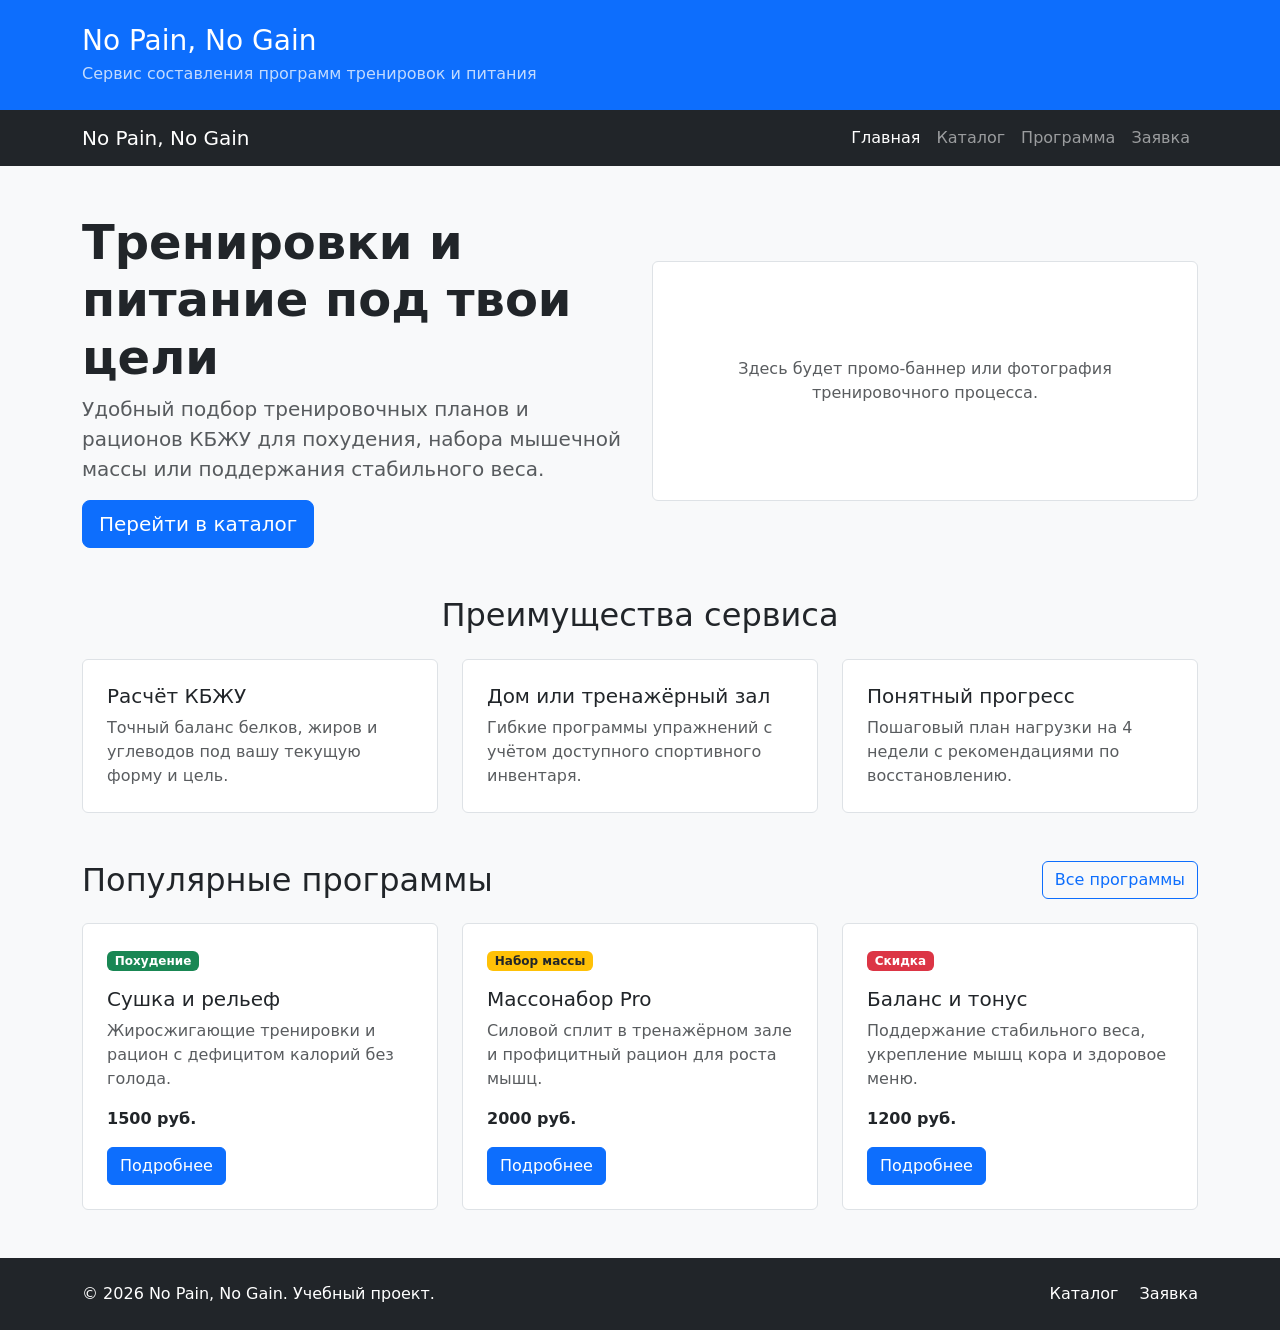
==== index.html @ 20e20443 "feat: create Bootstrap grid homepage" ====
<!DOCTYPE html>
<html lang="ru">
<head>
  <meta charset="UTF-8">
  <meta name="viewport" content="width=device-width, initial-scale=1.0">
  <title>Главная — No Pain, No Gain</title>
  <link rel="stylesheet" href="vendor/bootstrap/css/bootstrap.min.css">
  <link rel="stylesheet" href="css/custom.css">
</head>
<body class="bg-light">


  <header class="bg-primary text-white py-4">
    <div class="container">
      <div class="row align-items-center">
        <div class="col-12 col-md-8">
          <h1 class="h3 mb-1">No Pain, No Gain</h1>
          <p class="mb-0 opacity-75">
            Сервис составления программ тренировок и питания
          </p>
        </div>
      </div>
    </div>
  </header>


  <nav class="navbar navbar-expand-lg navbar-dark bg-dark">
    <div class="container">
      <a class="navbar-brand" href="index.html">No Pain, No Gain</a>
      <button
        class="navbar-toggler"
        type="button"
        data-bs-toggle="collapse"
        data-bs-target="#mainNavbar"
        aria-controls="mainNavbar"
        aria-expanded="false"
        aria-label="Переключить навигацию"
      >
        <span class="navbar-toggler-icon"></span>
      </button>
      <div class="collapse navbar-collapse" id="mainNavbar">
        <ul class="navbar-nav ms-auto">
          <li class="nav-item">
            <a class="nav-link active" aria-current="page" href="index.html">
              Главная
            </a>
          </li>
          <li class="nav-item">
            <a class="nav-link" href="catalog.html">Каталог</a>
          </li>
          <li class="nav-item">
            <a class="nav-link" href="product.html">Программа</a>
          </li>
          <li class="nav-item">
            <a class="nav-link" href="order.html">Заявка</a>
          </li>
        </ul>
      </div>
    </div>
  </nav>
  
  <main>
    <section class="container my-5">
      <div class="row align-items-center g-4">
        <div class="col-12 col-lg-6">
          <h2 class="display-5 fw-bold">
            Тренировки и питание под твои цели
          </h2>
          <p class="lead text-muted">
            Удобный подбор тренировочных планов и рационов КБЖУ для похудения,
            набора мышечной массы или поддержания стабильного веса.
          </p>
          <a class="btn btn-primary btn-lg" href="catalog.html">
            Перейти в каталог
          </a>
        </div>
        <div class="col-12 col-lg-6">
          <div class="placeholder-box p-5 bg-white border rounded text-center d-flex align-items-center justify-content-center">
            <p class="mb-0 text-muted">
              Здесь будет промо-баннер или фотография тренировочного процесса.
            </p>
          </div>
        </div>
      </div>
    </section>


    <section class="container my-5">
      <h2 class="text-center mb-4">Преимущества сервиса</h2>
      <div class="row g-4">
        <div class="col-12 col-md-4">
          <div class="p-4 border rounded h-100 bg-white">
            <h3 class="h5">Расчёт КБЖУ</h3>
            <p class="mb-0 text-muted">
              Точный баланс белков, жиров и углеводов под вашу текущую форму и цель.
            </p>
          </div>
        </div>
        <div class="col-12 col-md-4">
          <div class="p-4 border rounded h-100 bg-white">
            <h3 class="h5">Дом или тренажёрный зал</h3>
            <p class="mb-0 text-muted">
              Гибкие программы упражнений с учётом доступного спортивного инвентаря.
            </p>
          </div>
        </div>
        <div class="col-12 col-md-4">
          <div class="p-4 border rounded h-100 bg-white">
            <h3 class="h5">Понятный прогресс</h3>
            <p class="mb-0 text-muted">
              Пошаговый план нагрузки на 4 недели с рекомендациями по восстановлению.
            </p>
          </div>
        </div>
      </div>
    </section>


    <section class="container my-5">
      <div class="d-flex justify-content-between align-items-center mb-4">
        <h2 class="mb-0">Популярные программы</h2>
        <a class="btn btn-outline-primary" href="catalog.html">
          Все программы
        </a>
      </div>
      <div class="row g-4">
        <div class="col-12 col-md-6 col-lg-4">
          <div class="border rounded h-100 p-4 bg-white">
            <span class="badge bg-success mb-3">Похудение</span>
            <h3 class="h5">Сушка и рельеф</h3>
            <p class="text-muted">
              Жиросжигающие тренировки и рацион с дефицитом калорий без голода.
            </p>
            <p class="fw-bold mb-3">1500 руб.</p>
            <a class="btn btn-primary" href="product.html">
              Подробнее
            </a>
          </div>
        </div>
        <div class="col-12 col-md-6 col-lg-4">
          <div class="border rounded h-100 p-4 bg-white">
            <span class="badge bg-warning text-dark mb-3">Набор массы</span>
            <h3 class="h5">Массонабор Pro</h3>
            <p class="text-muted">
              Силовой сплит в тренажёрном зале и профицитный рацион для роста мышц.
            </p>
            <p class="fw-bold mb-3">2000 руб.</p>
            <a class="btn btn-primary" href="product.html">
              Подробнее
            </a>
          </div>
        </div>
        <div class="col-12 col-md-6 col-lg-4">
          <div class="border rounded h-100 p-4 bg-white">
            <span class="badge bg-danger mb-3">Скидка</span>
            <h3 class="h5">Баланс и тонус</h3>
            <p class="text-muted">
              Поддержание стабильного веса, укрепление мышц кора и здоровое меню.
            </p>
            <p class="fw-bold mb-3">1200 руб.</p>
            <a class="btn btn-primary" href="product.html">
              Подробнее
            </a>
          </div>
        </div>
      </div>
    </section>
  </main>


  <footer class="bg-dark text-white py-4 mt-5">
    <div class="container">
      <div class="row align-items-center g-3">
        <div class="col-12 col-md-6">
          <p class="mb-0">
            &copy; 2026 No Pain, No Gain. Учебный проект.
          </p>
        </div>
        <div class="col-12 col-md-6 text-md-end">
          <a class="text-white text-decoration-none me-3" href="catalog.html">
            Каталог
          </a>
          <a class="text-white text-decoration-none" href="order.html">
            Заявка
          </a>
        </div>
      </div>
    </div>
  </footer>


  <script
    src="vendor/bootstrap/js/bootstrap.bundle.min.js">
  </script>
</body>
</html>
---- css/custom.css ----
body {
  min-height: 100vh;
}

.placeholder-box {
  min-height: 240px;
}
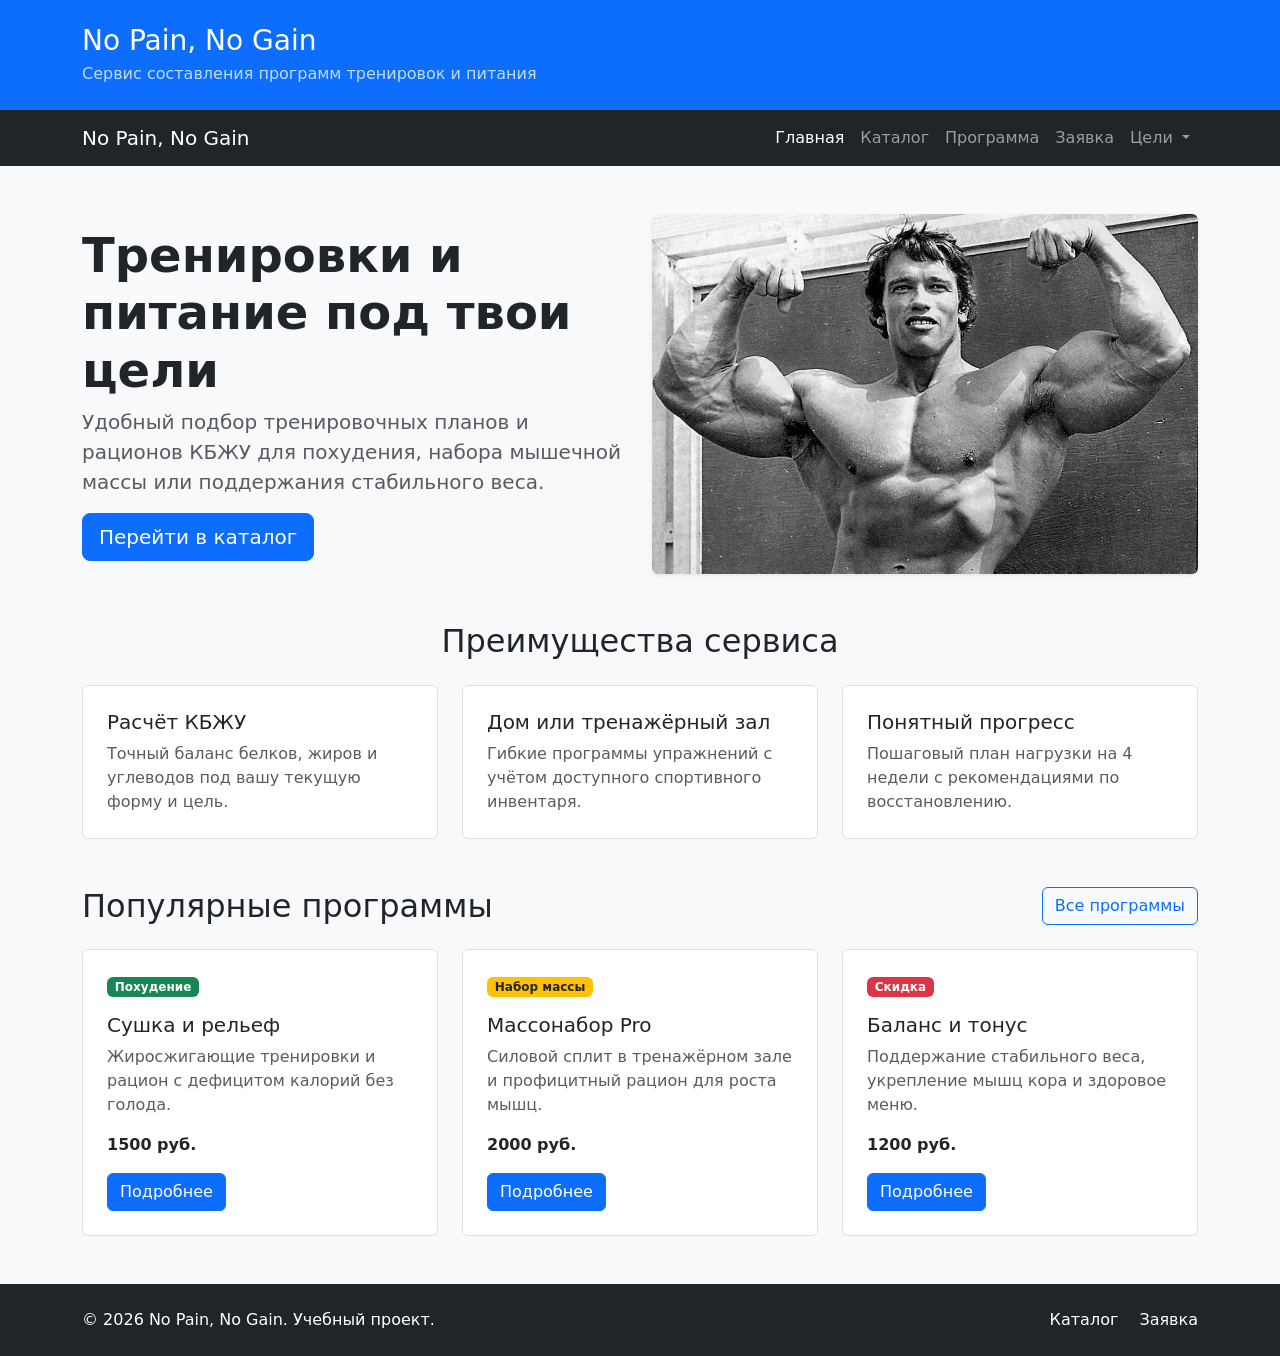
==== commit 8dd946f9: "feat: add Bootstrap components pages" ====
--- a/index.html
+++ b/index.html
@@ -22,6 +22,7 @@
       </div>
     </div>
   </header>
+
 
 
   <nav class="navbar navbar-expand-lg navbar-dark bg-dark">
@@ -41,9 +42,7 @@
       <div class="collapse navbar-collapse" id="mainNavbar">
         <ul class="navbar-nav ms-auto">
           <li class="nav-item">
-            <a class="nav-link active" aria-current="page" href="index.html">
-              Главная
-            </a>
+            <a class="nav-link active" aria-current="page" href="index.html">Главная</a>
           </li>
           <li class="nav-item">
             <a class="nav-link" href="catalog.html">Каталог</a>
@@ -53,12 +52,29 @@
           </li>
           <li class="nav-item">
             <a class="nav-link" href="order.html">Заявка</a>
+          </li>
+          <li class="nav-item dropdown">
+            <a
+              class="nav-link dropdown-toggle"
+              href="#"
+              role="button"
+              data-bs-toggle="dropdown"
+              aria-expanded="false"
+            >
+              Цели
+            </a>
+            <ul class="dropdown-menu">
+              <li><a class="dropdown-item" href="catalog.html">Похудение и рельеф</a></li>
+              <li><a class="dropdown-item" href="catalog.html">Набор мышечной массы</a></li>
+              <li><a class="dropdown-item" href="catalog.html">Поддержание веса</a></li>
+            </ul>
           </li>
         </ul>
       </div>
     </div>
   </nav>
-  
+
+
   <main>
     <section class="container my-5">
       <div class="row align-items-center g-4">
@@ -75,11 +91,11 @@
           </a>
         </div>
         <div class="col-12 col-lg-6">
-          <div class="placeholder-box p-5 bg-white border rounded text-center d-flex align-items-center justify-content-center">
-            <p class="mb-0 text-muted">
-              Здесь будет промо-баннер или фотография тренировочного процесса.
-            </p>
-          </div>
+          <img 
+            src="images/hero_index.jpg" 
+            alt="Тренировочный процесс No Pain, No Gain" 
+            class="img-fluid rounded shadow-sm"
+          >
         </div>
       </div>
     </section>
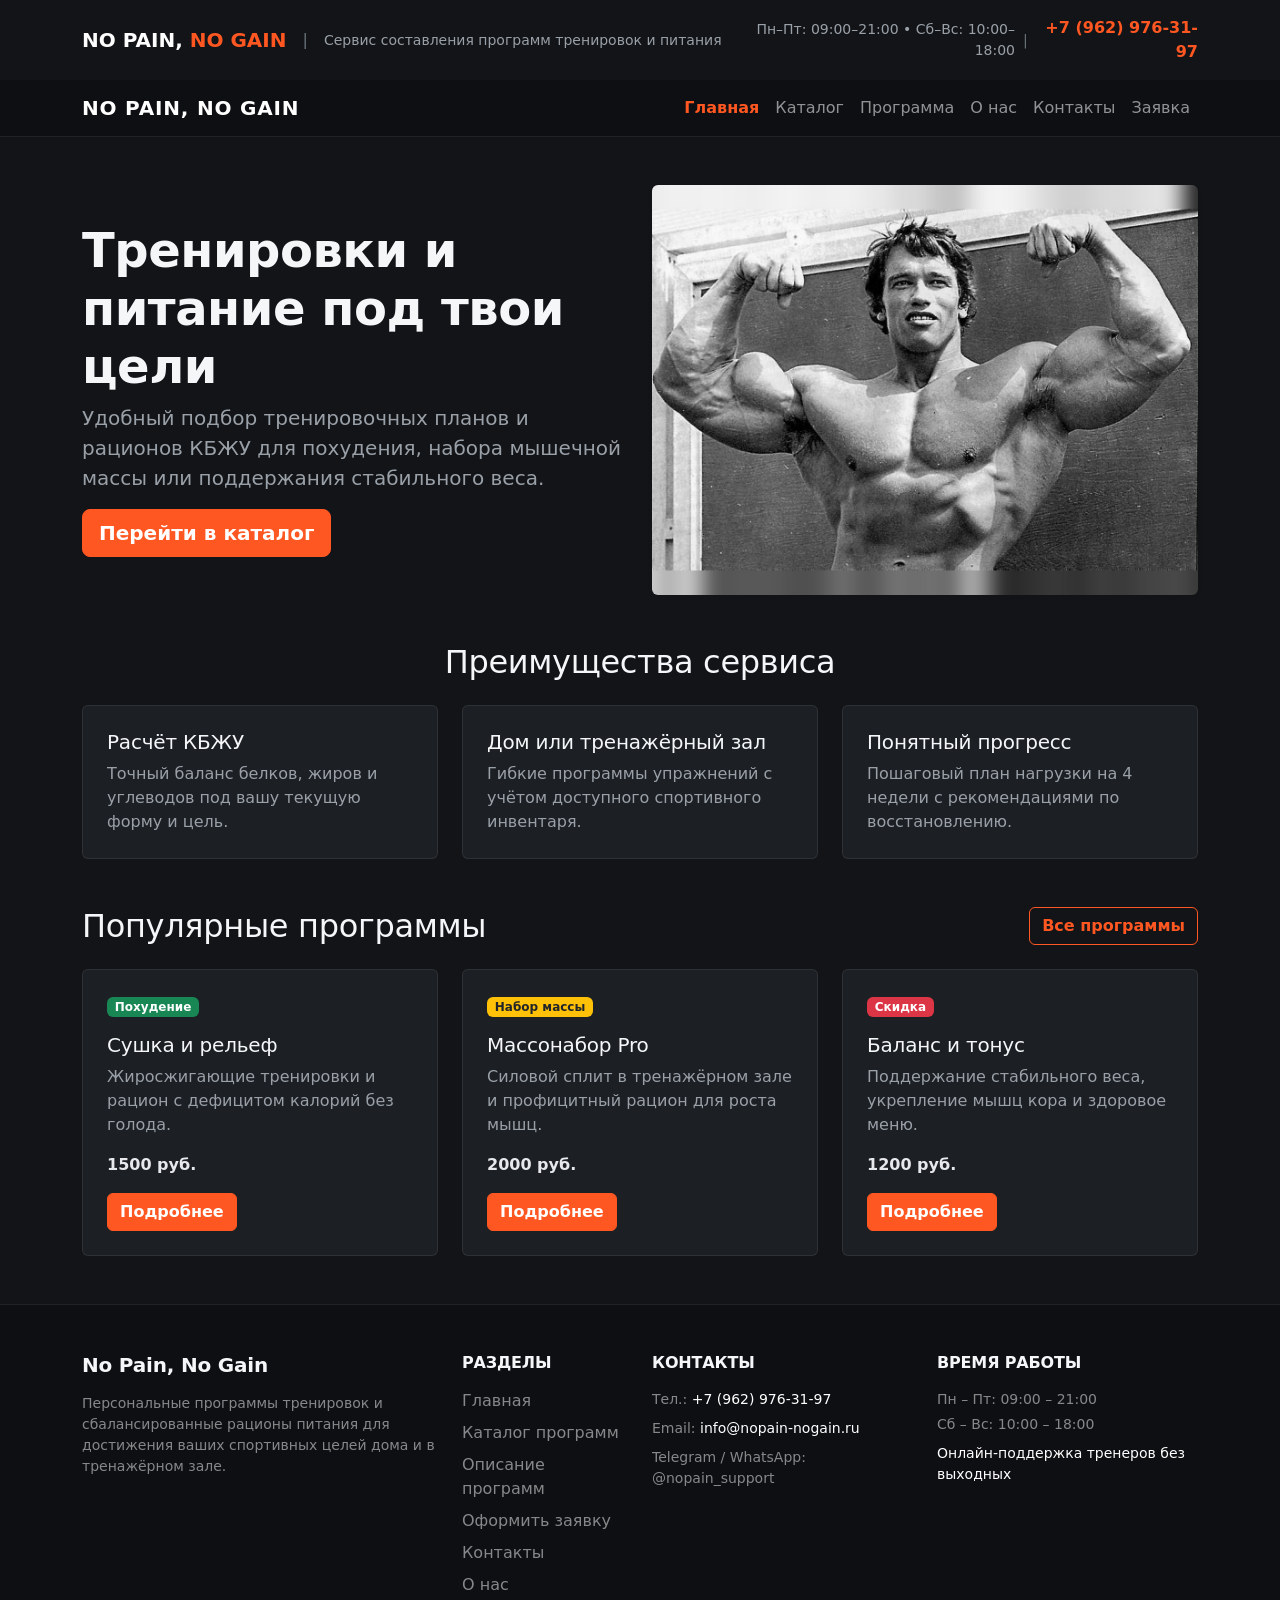
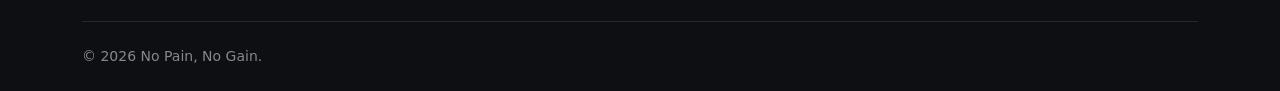
==== commit ccd9a419: "nedorabotano" ====
--- a/index.html
+++ b/index.html
@@ -10,20 +10,34 @@
 <body class="bg-light">
 
 
-  <header class="bg-primary text-white py-4">
-    <div class="container">
-      <div class="row align-items-center">
-        <div class="col-12 col-md-8">
-          <h1 class="h3 mb-1">No Pain, No Gain</h1>
-          <p class="mb-0 opacity-75">
+<header class="top-brand-bar py-3">
+  <div class="container">
+    <div class="row align-items-center g-2">
+      <div class="col-12 col-md-7 text-center text-md-start">
+        <div class="d-flex flex-column flex-sm-row align-items-center gap-sm-3">
+          <span class="fw-bold text-uppercase tracking-wider text-white fs-5">
+            No Pain, <span style="color: var(--accent);">No Gain</span>
+          </span>
+          <span class="d-none d-sm-inline text-secondary">|</span>
+          <span class="text-muted small">
             Сервис составления программ тренировок и питания
-          </p>
-        </div>
-      </div>
+          </span>
+        </div>
+      </div>
+      <div class="col-12 col-md-5 text-center text-md-end">
+  <div class="d-inline-flex align-items-center gap-2 small">
+    <span class="text-muted d-none d-xl-inline">Пн–Пт: 09:00–21:00 • Сб–Вс: 10:00–18:00</span>
+    <span class="text-secondary d-none d-xl-inline">|</span>
+    <a href="tel:+79629763197" class="text-decoration-none fw-bold fs-6" style="color: var(--accent);">
+      +7 (962) 976-31-97
+    </a>
+  </div>
+</div>
+
+
     </div>
-  </header>
-
-
+  </div>
+</header>
 
   <nav class="navbar navbar-expand-lg navbar-dark bg-dark">
     <div class="container">
@@ -51,24 +65,15 @@
             <a class="nav-link" href="product.html">Программа</a>
           </li>
           <li class="nav-item">
+            <a class="nav-link" href="about.html">О нас</a>
+          </li>
+          <li class="nav-item">
+            <a class="nav-link" href="contacts.html">Контакты</a>
+          </li>
+          <li class="nav-item">
             <a class="nav-link" href="order.html">Заявка</a>
           </li>
-          <li class="nav-item dropdown">
-            <a
-              class="nav-link dropdown-toggle"
-              href="#"
-              role="button"
-              data-bs-toggle="dropdown"
-              aria-expanded="false"
-            >
-              Цели
-            </a>
-            <ul class="dropdown-menu">
-              <li><a class="dropdown-item" href="catalog.html">Похудение и рельеф</a></li>
-              <li><a class="dropdown-item" href="catalog.html">Набор мышечной массы</a></li>
-              <li><a class="dropdown-item" href="catalog.html">Поддержание веса</a></li>
-            </ul>
-          </li>
+
         </ul>
       </div>
     </div>
@@ -184,25 +189,55 @@
   </main>
 
 
-  <footer class="bg-dark text-white py-4 mt-5">
+  <footer class="bg-dark text-white pt-5 pb-4 mt-5">
     <div class="container">
-      <div class="row align-items-center g-3">
-        <div class="col-12 col-md-6">
-          <p class="mb-0">
-            &copy; 2026 No Pain, No Gain. Учебный проект.
+      <div class="row g-4">
+        <div class="col-12 col-md-6 col-lg-4">
+          <h5 class="fw-bold mb-3">No Pain, No Gain</h5>
+          <p class="text-white-50 small mb-0">
+            Персональные программы тренировок и сбалансированные рационы питания для достижения ваших спортивных целей дома и в тренажёрном зале.
           </p>
         </div>
-        <div class="col-12 col-md-6 text-md-end">
-          <a class="text-white text-decoration-none me-3" href="catalog.html">
-            Каталог
-          </a>
-          <a class="text-white text-decoration-none" href="order.html">
-            Заявка
-          </a>
+
+        <div class="col-6 col-md-3 col-lg-2">
+          <h6 class="text-uppercase fw-bold mb-3">Разделы</h6>
+          <ul class="list-unstyled mb-0">
+            <li class="mb-2"><a class="text-white-50 text-decoration-none" href="index.html">Главная</a></li>
+            <li class="mb-2"><a class="text-white-50 text-decoration-none" href="catalog.html">Каталог программ</a></li>
+            <li class="mb-2"><a class="text-white-50 text-decoration-none" href="product.html">Описание программ</a></li>
+            <li class="mb-2"><a class="text-white-50 text-decoration-none" href="order.html">Оформить заявку</a></li>
+            <li class="mb-2"><a class="text-white-50 text-decoration-none" href="contacts.html">Контакты</a></li>
+            <li><a class="text-white-50 text-decoration-none" href="about.html">О нас</a></li>
+          </ul>
+        </div>
+
+        <div class="col-6 col-md-3 col-lg-3">
+          <h6 class="text-uppercase fw-bold mb-3">Контакты</h6>
+          <ul class="list-unstyled text-white-50 small mb-0">
+            <li class="mb-2">Тел.: <a class="text-white text-decoration-none" href="tel:+79991234567">+7 (962) 976-31-97</a></li>
+            <li class="mb-2">Email: <a class="text-white text-decoration-none" href="mailto:info@nopain-nogain.ru">info@nopain-nogain.ru</a></li>
+            <li>Telegram / WhatsApp: @nopain_support</li>
+          </ul>
+        </div>
+
+        <div class="col-12 col-md-6 col-lg-3">
+          <h6 class="text-uppercase fw-bold mb-3">Время работы</h6>
+          <ul class="list-unstyled text-white-50 small mb-0">
+            <li class="mb-1">Пн – Пт: 09:00 – 21:00</li>
+            <li class="mb-1">Сб – Вс: 10:00 – 18:00</li>
+            <li class="text-white mt-2">Онлайн-поддержка тренеров без выходных</li>
+          </ul>
+        </div>
+      </div>
+      <hr class="border-secondary my-4">
+      <div class="row align-items-center">
+        <div class="col-12 col-md-6 text-center text-md-start">
+          <p class="text-white-50 small mb-0">&copy; 2026 No Pain, No Gain.</p>
         </div>
       </div>
     </div>
   </footer>
+
 
 
   <script
--- a/css/custom.css
+++ b/css/custom.css
@@ -1,7 +1,274 @@
-body {
+:root {
+  --bg-main: #121417;
+  --bg-card: #1c1f24;
+  --bg-elevated: #252930;
+  --accent: #ff5722;
+  --accent-hover: #e64a19;
+  --accent-glow: rgba(255, 87, 34, 0.22);
+  --text-main: #e6e8ec;
+  --text-muted: #9aa0a8;
+  --border-subtle: rgba(255, 255, 255, 0.08);
+}
+
+body,
+body.bg-light {
   min-height: 100vh;
+  background-color: var(--bg-main) !important;
+  color: var(--text-main) !important;
+}
+
+h1, h2, h3, h4, h5, h6, .h1, .h2, .h3, .h4, .h5, .h6 {
+  color: #f4f6f8;
+  letter-spacing: -0.01em;
+}
+
+.text-muted {
+  color: var(--text-muted) !important;
+}
+
+.navbar.bg-dark,
+footer.bg-dark {
+  background-color: #0d0f12 !important;
+  border-bottom: 1px solid var(--border-subtle);
+}
+
+footer.bg-dark {
+  border-bottom: none;
+  border-top: 1px solid var(--border-subtle);
+}
+
+.navbar-brand {
+  font-weight: 800;
+  text-transform: uppercase;
+  letter-spacing: 0.04em;
+  color: #ffffff !important;
+}
+
+.navbar-nav .nav-link.active {
+  color: var(--accent) !important;
+  font-weight: 600;
+}
+
+.breadcrumb-item a {
+  color: var(--accent);
+  text-decoration: none;
+}
+
+.breadcrumb-item.active,
+.breadcrumb-item + .breadcrumb-item::before {
+  color: var(--text-muted);
+}
+
+/* Акцентные кнопки */
+.bg-primary,
+.btn-primary {
+  background-color: var(--accent) !important;
+  border-color: var(--accent) !important;
+  color: #ffffff !important;
+  font-weight: 600;
+  transition: all 0.2s ease;
+}
+
+.btn-primary:hover,
+.btn-primary:focus {
+  background-color: var(--accent-hover) !important;
+  border-color: var(--accent-hover) !important;
+  box-shadow: 0 4px 14px var(--accent-glow);
+}
+
+.btn-outline-primary {
+  color: var(--accent) !important;
+  border-color: var(--accent) !important;
+  font-weight: 600;
+}
+
+.btn-outline-primary:hover {
+  background-color: var(--accent) !important;
+  color: #ffffff !important;
+}
+
+.btn-outline-secondary,
+.btn-outline-dark {
+  color: var(--text-main) !important;
+  border-color: rgba(255, 255, 255, 0.2) !important;
+}
+
+.btn-outline-secondary:hover,
+.btn-outline-dark:hover {
+  background-color: var(--bg-elevated) !important;
+  border-color: var(--accent) !important;
+  color: #ffffff !important;
+}
+
+.card {
+  background-color: var(--bg-card) !important;
+  color: var(--text-main) !important;
+  border: 1px solid var(--border-subtle) !important;
+  border-radius: 14px;
+  overflow: hidden;
+  transition: transform 0.25s ease, box-shadow 0.25s ease, border-color 0.25s ease;
+}
+
+.card:hover {
+  transform: translateY(-5px);
+  border-color: rgba(255, 87, 34, 0.45) !important;
+  box-shadow: 0 12px 28px rgba(0, 0, 0, 0.45), 0 0 18px var(--accent-glow) !important;
+}
+
+.nav-pills .nav-link {
+  color: var(--text-main);
+  background-color: var(--bg-card);
+  border: 1px solid var(--border-subtle);
+  border-radius: 10px;
+  font-weight: 500;
+  transition: all 0.2s ease;
+}
+
+.nav-pills .nav-link:hover {
+  border-color: var(--accent);
+  color: #ffffff;
+}
+
+.nav-pills .nav-link.active {
+  background-color: var(--accent) !important;
+  border-color: var(--accent) !important;
+  color: #ffffff !important;
+  box-shadow: 0 4px 12px var(--accent-glow);
+}
+
+/* Таблицы характеристик */
+.table-responsive.bg-white {
+  background-color: var(--bg-card) !important;
+  border-radius: 12px;
+  overflow: hidden;
+  border: 1px solid var(--border-subtle);
+}
+
+.table {
+  --bs-table-bg: var(--bg-card);
+  --bs-table-color: var(--text-main);
+  --bs-table-striped-bg: #22262c;
+  --bs-table-striped-color: var(--text-main);
+  --bs-table-border-color: var(--border-subtle);
+  color: var(--text-main) !important;
+}
+
+.alert-info,
+.alert-warning,
+.alert-success {
+  background-color: var(--bg-elevated) !important;
+  color: var(--text-main) !important;
+  border: 1px solid var(--border-subtle) !important;
+  border-left: 4px solid var(--accent) !important;
+}
+
+.alert-success {
+  border-left-color: #2e7d32 !important;
+}
+
+.form-control,
+.form-select {
+  background-color: var(--bg-elevated) !important;
+  border: 1px solid rgba(255, 255, 255, 0.14) !important;
+  color: var(--text-main) !important;
+}
+
+.form-control:focus,
+.form-select:focus {
+  border-color: var(--accent) !important;
+  box-shadow: 0 0 0 0.2rem var(--accent-glow) !important;
+}
+
+.form-control::placeholder {
+  color: var(--text-muted);
+}
+
+.modal-content,
+.dropdown-menu,
+.accordion-item,
+.accordion-button {
+  background-color: var(--bg-card) !important;
+  color: var(--text-main) !important;
+  border-color: var(--border-subtle) !important;
+}
+
+.accordion-button:not(.collapsed) {
+  background-color: var(--bg-elevated) !important;
+  color: var(--accent) !important;
+}
+
+.dropdown-item {
+  color: var(--text-main) !important;
+}
+
+.dropdown-item:hover {
+  background-color: var(--bg-elevated) !important;
+  color: var(--accent) !important;
 }
 
 .placeholder-box {
   min-height: 240px;
 }
+
+.placeholder-image {
+  min-height: 320px;
+}
+
+.card-carousel-img {
+  height: 200px;
+  object-fit: cover;
+}
+
+.card-img-top {
+  width: 100%;
+  aspect-ratio: 16 / 9;
+  object-fit: cover;
+  object-position: center;
+}
+
+.program-carousel-img {
+  width: 100%;
+  height: auto;
+  aspect-ratio: 16 / 9;
+  object-fit: cover;
+  object-position: center;
+}
+
+.team-card-img {
+  width: 100%;
+  height: 320px;
+  object-fit: cover;
+  object-position: top;
+}
+
+footer a.text-white-50:hover {
+  color: var(--accent) !important;
+  transition: color 0.2s ease;
+}
+
+.bg-white,
+.card.bg-white,
+section.bg-white {
+  background-color: var(--bg-card) !important;
+  color: var(--text-main) !important;
+  border: 1px solid var(--border-subtle) !important;
+}
+
+a:not(.btn):not(.nav-link):not(.navbar-brand):not(.dropdown-item):not(.text-white-50):not(.text-white) {
+  color: var(--accent);
+  transition: color 0.2s ease;
+}
+
+a:not(.btn):not(.nav-link):not(.navbar-brand):not(.dropdown-item):not(.text-white-50):not(.text-white):hover {
+  color: #ff8a65;
+}
+
+iframe[src*="yandex"],
+ymaps {
+  filter: invert(92%) hue-rotate(180deg) brightness(95%) contrast(90%);
+  border-radius: 12px;
+}
+
+.text-primary {
+  color: var(--accent) !important;
+}
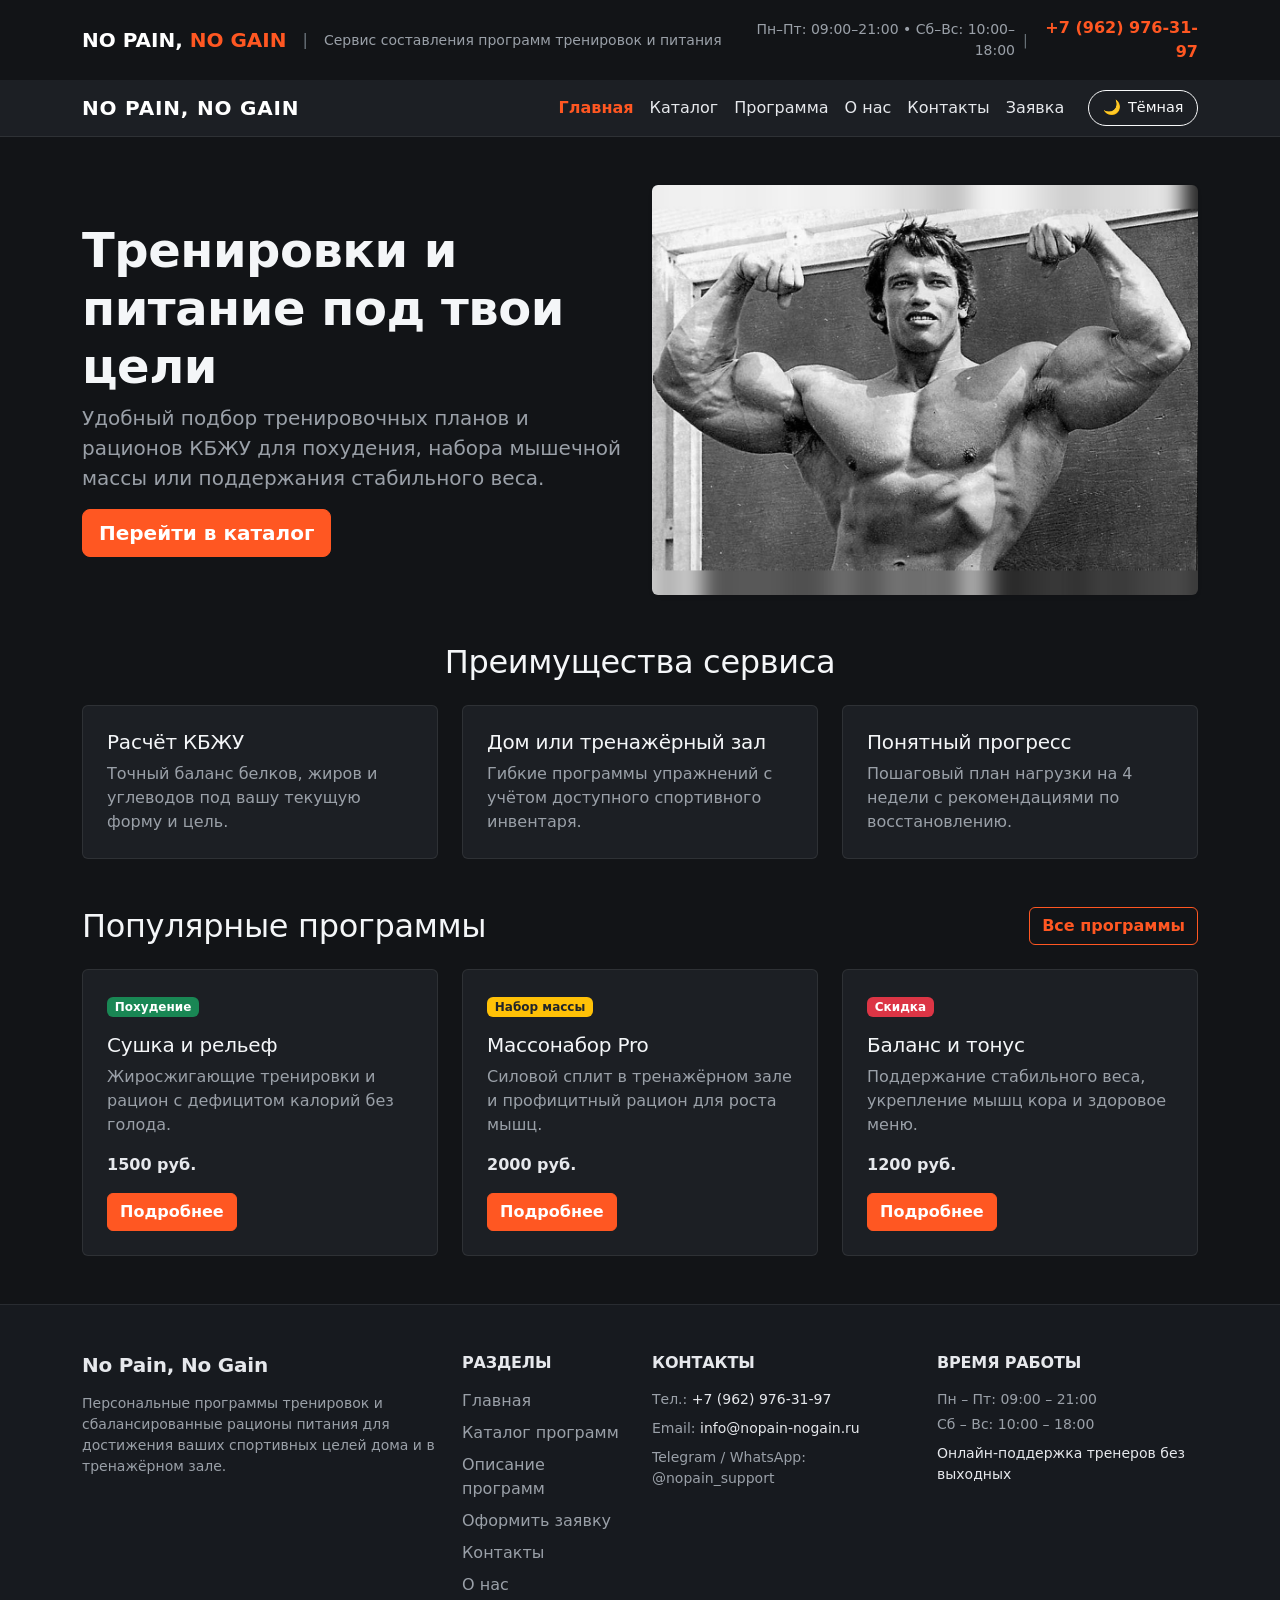
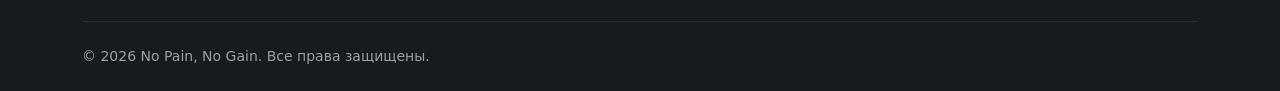
==== commit 85325871: "one more changes" ====
--- a/index.html
+++ b/index.html
@@ -6,6 +6,7 @@
   <title>Главная — No Pain, No Gain</title>
   <link rel="stylesheet" href="vendor/bootstrap/css/bootstrap.min.css">
   <link rel="stylesheet" href="css/custom.css">
+  <link rel="stylesheet" href="css/theme.css">
 </head>
 <body class="bg-light">
 
@@ -75,6 +76,16 @@
           </li>
 
         </ul>
+        <button
+  class="btn btn-outline-light theme-toggle ms-lg-3 mt-3 mt-lg-0"
+  type="button"
+  data-theme-toggle
+  aria-label="Включить светлую тему"
+  aria-pressed="false"
+>
+  <span data-theme-icon>🌙</span>
+  <span data-theme-label>Тёмная</span>
+</button>
       </div>
     </div>
   </nav>
@@ -232,7 +243,7 @@
       <hr class="border-secondary my-4">
       <div class="row align-items-center">
         <div class="col-12 col-md-6 text-center text-md-start">
-          <p class="text-white-50 small mb-0">&copy; 2026 No Pain, No Gain.</p>
+          <p class="text-white-50 small mb-0">&copy; 2026 No Pain, No Gain. Все права защищены.</p>
         </div>
       </div>
     </div>
@@ -243,5 +254,6 @@
   <script
     src="vendor/bootstrap/js/bootstrap.bundle.min.js">
   </script>
+  <script src="js/theme.js"></script>
 </body>
 </html>
--- a/css/theme.css
+++ b/css/theme.css
@@ -0,0 +1,345 @@
+:root {
+  color-scheme: dark;
+  --bg-main: #121417;
+  --bg-card: #1c1f24;
+  --bg-elevated: #252930;
+  --accent: #ff5722;
+  --accent-hover: #e64a19;
+  --accent-glow: rgba(255, 87, 34, .22);
+  --text-main: #e6e8ec;
+  --text-muted: #9aa0a8;
+  --border-subtle: rgba(255, 255, 255, .08);
+
+  --theme-navbar-bg: #1c1f24;
+  --theme-footer-bg: #171a1f;
+  --theme-control-bg: #252930;
+  --theme-table-stripe: rgba(255, 255, 255, .035);
+}
+
+/* Значения светлой темы */
+html[data-theme="light"] {
+  color-scheme: light;
+  --bg-main: #f5f6f8;
+  --bg-card: #ffffff;
+  --bg-elevated: #eef1f4;
+  --accent: #e64a19;
+  --accent-hover: #c93d12;
+  --accent-glow: rgba(230, 74, 25, .14);
+  --text-main: #20242a;
+  --text-muted: #68717d;
+  --border-subtle: rgba(25, 35, 45, .13);
+
+  --theme-navbar-bg: #ffffff;
+  --theme-footer-bg: #e9edf1;
+  --theme-control-bg: #ffffff;
+  --theme-table-stripe: rgba(25, 35, 45, .035);
+}
+
+/* Базовые цвета страницы */
+html,
+body {
+  background-color: var(--bg-main);
+  color: var(--text-main);
+}
+
+body {
+  min-height: 100vh;
+}
+
+html.theme-ready body,
+html.theme-ready body *,
+html.theme-ready body *::before,
+html.theme-ready body *::after {
+  transition:
+    background-color .28s ease,
+    color .28s ease,
+    border-color .28s ease,
+    box-shadow .28s ease;
+}
+
+/* Bootstrap utility-классы, часто используемые в HTML */
+body.bg-light,
+.bg-light {
+  background-color: var(--bg-main) !important;
+  color: var(--text-main);
+}
+
+.bg-white,
+.table-responsive.bg-white {
+  background-color: var(--bg-card) !important;
+  color: var(--text-main);
+}
+
+.text-muted {
+  color: var(--text-muted) !important;
+}
+
+html[data-theme="light"] .text-secondary {
+  color: #68717d !important;
+}
+
+/* Карточки, панели и раскрывающиеся блоки */
+.card,
+.card-body,
+.accordion-item,
+.accordion-body,
+.dropdown-menu,
+.modal-content,
+.list-group-item {
+  background-color: var(--bg-card);
+  color: var(--text-main);
+  border-color: var(--border-subtle);
+}
+
+.card-header:not(.bg-primary) {
+  background-color: var(--bg-elevated);
+  color: var(--text-main);
+  border-color: var(--border-subtle);
+}
+
+.accordion-button {
+  background-color: var(--bg-elevated);
+  color: var(--text-main);
+}
+
+.accordion-button:not(.collapsed) {
+  background-color: var(--bg-elevated);
+  color: var(--accent);
+  box-shadow: inset 0 -1px 0 var(--border-subtle);
+}
+
+.accordion-button::after {
+  filter: invert(1) grayscale(1);
+}
+
+html[data-theme="light"] .accordion-button::after {
+  filter: none;
+}
+
+/* Навигация */
+.navbar.navbar-dark.bg-dark {
+  background-color: var(--theme-navbar-bg) !important;
+  border-bottom: 1px solid var(--border-subtle);
+}
+
+.navbar-dark .navbar-brand,
+.navbar-dark .navbar-nav .nav-link {
+  color: var(--text-main);
+}
+
+.navbar-dark .navbar-nav .nav-link:hover,
+.navbar-dark .navbar-nav .nav-link:focus,
+.navbar-dark .navbar-nav .nav-link.active {
+  color: var(--accent);
+}
+
+.navbar-dark .navbar-toggler {
+  border-color: var(--border-subtle);
+}
+
+html[data-theme="light"] .navbar-dark .navbar-toggler-icon {
+  filter: invert(1);
+}
+
+/* Футер: в светлой теме становится светлым, в тёмной остаётся тёмным */
+footer.bg-dark {
+  background-color: var(--theme-footer-bg) !important;
+  color: var(--text-main) !important;
+  border-top: 1px solid var(--border-subtle);
+}
+
+footer.bg-dark .text-white,
+footer.bg-dark h5,
+footer.bg-dark h6 {
+  color: var(--text-main) !important;
+}
+
+footer.bg-dark .text-white-50,
+footer.bg-dark a.text-white-50 {
+  color: var(--text-muted) !important;
+}
+
+footer.bg-dark a.text-white {
+  color: var(--text-main) !important;
+}
+
+footer.bg-dark .border-secondary {
+  border-color: var(--border-subtle) !important;
+}
+
+/* Таблицы */
+.table {
+  --bs-table-color: var(--text-main);
+  --bs-table-bg: var(--bg-card);
+  --bs-table-border-color: var(--border-subtle);
+  --bs-table-striped-bg: var(--theme-table-stripe);
+  --bs-table-striped-color: var(--text-main);
+  color: var(--text-main);
+  border-color: var(--border-subtle);
+}
+
+.table > :not(caption) > * > * {
+  color: var(--text-main);
+  background-color: var(--bg-card);
+  border-color: var(--border-subtle);
+}
+
+.table-striped > tbody > tr:nth-of-type(odd) > * {
+  background-color: var(--theme-table-stripe);
+}
+
+/* Формы */
+.form-control,
+.form-select,
+.input-group-text {
+  background-color: var(--theme-control-bg);
+  color: var(--text-main);
+  border-color: var(--border-subtle);
+}
+
+.form-control::placeholder {
+  color: var(--text-muted);
+  opacity: .8;
+}
+
+.form-control:focus,
+.form-select:focus {
+  background-color: var(--theme-control-bg);
+  color: var(--text-main);
+  border-color: var(--accent);
+  box-shadow: 0 0 0 .2rem var(--accent-glow);
+}
+
+.form-check-input {
+  background-color: var(--theme-control-bg);
+  border-color: var(--border-subtle);
+}
+
+.form-check-input:checked {
+  background-color: var(--accent);
+  border-color: var(--accent);
+}
+
+/* Ссылки и разделители */
+a {
+  color: var(--accent);
+}
+
+a:hover {
+  color: var(--accent-hover);
+}
+
+hr {
+  border-color: var(--border-subtle);
+  opacity: 1;
+}
+
+.breadcrumb-item,
+.breadcrumb-item.active {
+  color: var(--text-muted);
+}
+
+.breadcrumb-item + .breadcrumb-item::before {
+  color: var(--text-muted);
+}
+
+/* Блоки главной страницы, где в HTML явно указан bg-white */
+html[data-theme="light"] .top-brand-bar {
+  background-color: #20242a;
+}
+
+html[data-theme="light"] .top-brand-bar .text-muted {
+  color: #c5cbd3 !important;
+}
+
+/* Кнопка переключения темы */
+.theme-toggle {
+  display: inline-flex;
+  align-items: center;
+  justify-content: center;
+  gap: .45rem;
+  white-space: nowrap;
+  border-radius: 999px;
+  padding: .4rem .85rem;
+  font-size: .9rem;
+}
+
+html[data-theme="light"] .theme-toggle {
+  color: #20242a;
+  border-color: rgba(32, 36, 42, .35);
+}
+
+html[data-theme="light"] .theme-toggle:hover {
+  color: #ffffff;
+  background-color: #20242a;
+  border-color: #20242a;
+}
+
+/* Уважение системной настройки уменьшения движения */
+@media (prefers-reduced-motion: reduce) {
+  html.theme-ready body,
+  html.theme-ready body *,
+  html.theme-ready body *::before,
+  html.theme-ready body *::after {
+    transition: none !important;
+  }
+}
+
+
+/* ДОРАБОТКА СВЕТЛОЙ ТЕМЫ */
+
+/* Верхняя полоска с названием сайта */
+html[data-theme="light"] .top-brand-bar {
+  background-color: #f1f3f5 !important;
+  color: #20242a !important;
+  border-bottom: 1px solid #dee2e6;
+}
+
+html[data-theme="light"] .top-brand-bar .text-white,
+html[data-theme="light"] .top-brand-bar .text-muted,
+html[data-theme="light"] .top-brand-bar a {
+  color: #343a40 !important;
+}
+
+html[data-theme="light"] .top-brand-bar .text-muted {
+  color: #68717d !important;
+}
+
+/* Заголовки карточек */
+html[data-theme="light"] .card,
+html[data-theme="light"] .card h1,
+html[data-theme="light"] .card h2,
+html[data-theme="light"] .card h3,
+html[data-theme="light"] .card h4,
+html[data-theme="light"] .card h5,
+html[data-theme="light"] .card h6,
+html[data-theme="light"] .card .card-title {
+  color: #20242a !important;
+}
+
+/* Текст внутри карточек */
+html[data-theme="light"] .card p,
+html[data-theme="light"] .card li {
+  color: #49515a;
+}
+
+/* Светлый фон и читаемый текст основного содержимого */
+html[data-theme="light"] main {
+  color: #20242a;
+}
+
+html[data-theme="light"] main h1,
+html[data-theme="light"] main h2,
+html[data-theme="light"] main h3,
+html[data-theme="light"] main h4,
+html[data-theme="light"] main h5,
+html[data-theme="light"] main h6 {
+  color: #20242a;
+}
+
+
+html[data-theme="light"] .navbar .navbar-brand,
+html[data-theme="light"] .navbar-dark .navbar-brand {
+  color: #20242a !important;
+}
+
